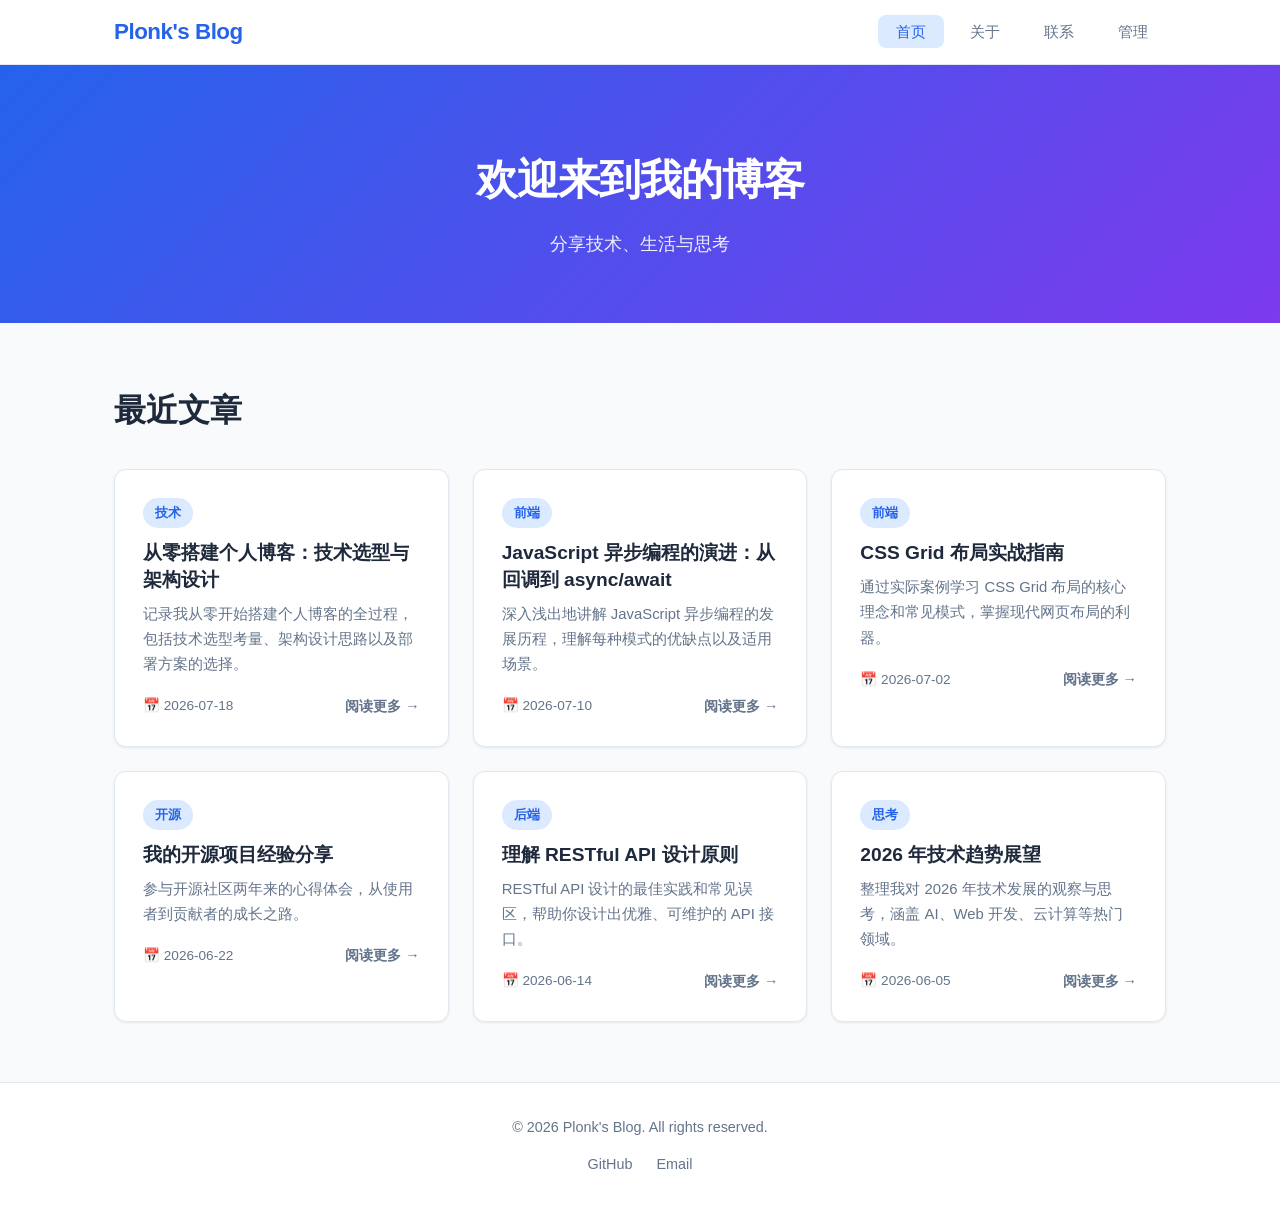
==== index.html @ e364e9bd "初始化个人博客" ====
<!DOCTYPE html>
<html lang="zh-CN">
<head>
    <meta charset="UTF-8">
    <meta name="viewport" content="width=device-width, initial-scale=1.0">
    <title>Plonk's Blog - 首页</title>
    <link rel="stylesheet" href="css/style.css">
</head>
<body>
    <!-- 导航栏 -->
    <nav class="navbar">
        <div class="container">
            <a href="index.html" class="logo">Plonk's Blog</a>
            <ul class="nav-links">
                <li><a href="index.html" class="active">首页</a></li>
                <li><a href="about.html">关于</a></li>
                <li><a href="contact.html">联系</a></li>
                <li><a href="admin.html">管理</a></li>
            </ul>
            <button class="menu-toggle" aria-label="菜单">
                <span></span><span></span><span></span>
            </button>
        </div>
    </nav>

    <!-- 英雄区 -->
    <header class="hero">
        <div class="container">
            <h1>欢迎来到我的博客</h1>
            <p>分享技术、生活与思考</p>
        </div>
    </header>

    <!-- 文章列表 -->
    <section class="posts-section">
        <div class="container">
            <h2 class="section-title">最近文章</h2>
            <div class="posts-grid" id="postsGrid">
                <!-- 文章由 js 动态渲染 -->
            </div>
        </div>
    </section>

    <!-- 文章预览弹窗 -->
    <div class="modal-overlay" id="postModal" onclick="closePostModal(event)">
        <div class="modal-content">
            <button class="modal-close" onclick="closePostModal()">&times;</button>
            <div class="modal-body" id="modalBody">
                <!-- 由 JS 动态填充 -->
            </div>
        </div>
    </div>

    <!-- 页脚 -->
    <footer class="footer">
        <div class="container">
            <p>&copy; 2026 Plonk's Blog. All rights reserved.</p>
            <div class="social-links">
                <a href="https://github.com/Plonkloving" target="_blank" rel="noopener">GitHub</a>
                <a href="mailto:2938115711@qq.com">Email</a>
            </div>
        </div>
    </footer>

    <script src="js/main.js"></script>
</body>
</html>
---- css/style.css ----
/* ==================== 全局样式 ==================== */
* {
    margin: 0;
    padding: 0;
    box-sizing: border-box;
}

:root {
    --primary: #2563eb;
    --primary-dark: #1d4ed8;
    --primary-light: #dbeafe;
    --bg: #f8fafc;
    --bg-card: #ffffff;
    --text: #1e293b;
    --text-secondary: #64748b;
    --border: #e2e8f0;
    --shadow: 0 1px 3px rgba(0, 0, 0, 0.08);
    --shadow-lg: 0 4px 16px rgba(0, 0, 0, 0.1);
    --radius: 12px;
    --radius-sm: 8px;
    --transition: all 0.3s ease;
}

html {
    scroll-behavior: smooth;
}

body {
    font-family: -apple-system, BlinkMacSystemFont, "Segoe UI", Roboto, "Noto Sans SC", "Microsoft YaHei", sans-serif;
    background: var(--bg);
    color: var(--text);
    line-height: 1.7;
    min-height: 100vh;
    display: flex;
    flex-direction: column;
}

.container {
    max-width: 1100px;
    margin: 0 auto;
    padding: 0 24px;
}

a {
    color: var(--primary);
    text-decoration: none;
    transition: var(--transition);
}

a:hover {
    color: var(--primary-dark);
}

/* ==================== 导航栏 ==================== */
.navbar {
    background: var(--bg-card);
    border-bottom: 1px solid var(--border);
    position: sticky;
    top: 0;
    z-index: 100;
    backdrop-filter: blur(8px);
    background: rgba(255, 255, 255, 0.95);
}

.navbar .container {
    display: flex;
    align-items: center;
    justify-content: space-between;
    height: 64px;
}

.logo {
    font-size: 1.4rem;
    font-weight: 800;
    color: var(--primary);
    letter-spacing: -0.5px;
}

.logo:hover {
    color: var(--primary-dark);
}

.nav-links {
    display: flex;
    list-style: none;
    gap: 8px;
}

.nav-links a {
    padding: 8px 18px;
    border-radius: var(--radius-sm);
    color: var(--text-secondary);
    font-weight: 500;
    font-size: 0.95rem;
}

.nav-links a:hover,
.nav-links a.active {
    color: var(--primary);
    background: var(--primary-light);
}

/* 移动端菜单按钮 */
.menu-toggle {
    display: none;
    flex-direction: column;
    gap: 5px;
    background: none;
    border: none;
    cursor: pointer;
    padding: 4px;
}

.menu-toggle span {
    display: block;
    width: 24px;
    height: 2px;
    background: var(--text);
    border-radius: 2px;
    transition: var(--transition);
}

/* ==================== 页脚 ==================== */
.footer {
    margin-top: auto;
    background: var(--bg-card);
    border-top: 1px solid var(--border);
    padding: 32px 0;
    text-align: center;
}

.footer p {
    color: var(--text-secondary);
    font-size: 0.9rem;
    margin-bottom: 12px;
}

.social-links {
    display: flex;
    justify-content: center;
    gap: 24px;
}

.social-links a {
    color: var(--text-secondary);
    font-size: 0.9rem;
    font-weight: 500;
}

.social-links a:hover {
    color: var(--primary);
}

/* ==================== 通用组件 ==================== */
.section-title,
.page-title {
    font-size: 2rem;
    font-weight: 700;
    margin-bottom: 32px;
    position: relative;
    display: inline-block;
}

.page-title::after {
    content: '';
    display: block;
    width: 48px;
    height: 3px;
    background: var(--primary);
    border-radius: 2px;
    margin-top: 8px;
}

.page-subtitle {
    color: var(--text-secondary);
    font-size: 1.05rem;
    margin-bottom: 40px;
    max-width: 560px;
}

.btn {
    display: inline-block;
    padding: 10px 24px;
    border-radius: var(--radius-sm);
    font-weight: 600;
    font-size: 0.95rem;
    border: none;
    cursor: pointer;
    transition: var(--transition);
    text-align: center;
}

.btn-primary {
    background: var(--primary);
    color: #fff;
}

.btn-primary:hover {
    background: var(--primary-dark);
    color: #fff;
    transform: translateY(-1px);
    box-shadow: var(--shadow-lg);
}

.btn-secondary {
    background: var(--primary-light);
    color: var(--primary);
}

.btn-secondary:hover {
    background: #bfdbfe;
    color: var(--primary-dark);
}

/* ==================== 首页 - 英雄区 ==================== */
.hero {
    background: linear-gradient(135deg, var(--primary) 0%, #7c3aed 100%);
    color: #fff;
    padding: 80px 0 64px;
    text-align: center;
}

.hero h1 {
    font-size: 2.6rem;
    font-weight: 800;
    margin-bottom: 12px;
    letter-spacing: -1px;
}

.hero p {
    font-size: 1.15rem;
    opacity: 0.9;
}

/* ==================== 首页 - 文章网格 ==================== */
.posts-section {
    padding: 60px 0;
}

.posts-grid {
    display: grid;
    grid-template-columns: repeat(auto-fill, minmax(320px, 1fr));
    gap: 24px;
}

.post-card {
    background: var(--bg-card);
    border-radius: var(--radius);
    padding: 28px;
    border: 1px solid var(--border);
    box-shadow: var(--shadow);
    transition: var(--transition);
    overflow: hidden;
    cursor: pointer;
}

.post-card:hover {
    transform: translateY(-4px);
    box-shadow: var(--shadow-lg);
}

/* 文章封面图 */
.post-cover {
    margin: -28px -28px 16px;
    height: 180px;
    overflow: hidden;
    background: var(--bg);
}

.post-cover img {
    width: 100%;
    height: 100%;
    object-fit: cover;
    transition: transform 0.4s ease;
}

.post-card:hover .post-cover img {
    transform: scale(1.05);
}

.post-card .post-tag {
    display: inline-block;
    padding: 4px 12px;
    background: var(--primary-light);
    color: var(--primary);
    border-radius: 20px;
    font-size: 0.8rem;
    font-weight: 600;
    margin-bottom: 12px;
}

.post-card h3 {
    font-size: 1.2rem;
    font-weight: 700;
    margin-bottom: 8px;
    line-height: 1.4;
}

.post-card h3 a {
    color: var(--text);
}

.post-card h3 a:hover {
    color: var(--primary);
}

.post-card .post-excerpt {
    color: var(--text-secondary);
    font-size: 0.93rem;
    margin-bottom: 16px;
    display: -webkit-box;
    -webkit-line-clamp: 3;
    -webkit-box-orient: vertical;
    overflow: hidden;
}

.post-card .post-meta {
    display: flex;
    justify-content: space-between;
    align-items: center;
    font-size: 0.85rem;
    color: var(--text-secondary);
}

.post-card .post-date {
    display: flex;
    align-items: center;
    gap: 4px;
}

.post-card .post-link {
    font-weight: 600;
    font-size: 0.9rem;
}

.empty-posts {
    grid-column: 1 / -1;
    text-align: center;
    padding: 60px 20px;
    color: var(--text-secondary);
}

.empty-posts span {
    font-size: 3rem;
    display: block;
    margin-bottom: 16px;
}

/* ==================== 关于页面 ==================== */
.about-page {
    padding: 60px 0;
}

.about-content {
    display: grid;
    grid-template-columns: 220px 1fr;
    gap: 48px;
    align-items: start;
}

.about-avatar img {
    width: 100%;
    border-radius: var(--radius);
    border: 3px solid var(--border);
    box-shadow: var(--shadow-lg);
}

.about-text h2 {
    font-size: 2rem;
    font-weight: 800;
    margin-bottom: 4px;
}

.about-tagline {
    color: var(--primary);
    font-weight: 600;
    margin-bottom: 20px;
    font-size: 1.05rem;
}

.about-text p {
    color: var(--text-secondary);
    margin-bottom: 14px;
    font-size: 1rem;
}

.about-info {
    margin: 24px 0;
    display: flex;
    flex-direction: column;
    gap: 12px;
}

.info-item {
    display: flex;
    gap: 12px;
    align-items: center;
    font-size: 0.95rem;
}

.info-label {
    font-weight: 600;
    color: var(--text);
    min-width: 60px;
}

.info-value {
    color: var(--text-secondary);
}

/* ==================== 联系页面 ==================== */
.contact-page {
    padding: 60px 0;
}

.contact-wrapper {
    display: grid;
    grid-template-columns: 1fr 320px;
    gap: 40px;
}

.contact-form-container {
    background: var(--bg-card);
    border-radius: var(--radius);
    padding: 36px;
    border: 1px solid var(--border);
    box-shadow: var(--shadow);
}

.contact-form {
    display: flex;
    flex-direction: column;
    gap: 20px;
}

.form-group {
    display: flex;
    flex-direction: column;
    gap: 6px;
}

.form-group label {
    font-weight: 600;
    font-size: 0.9rem;
    color: var(--text);
}

.form-group input,
.form-group textarea {
    padding: 12px 16px;
    border: 1px solid var(--border);
    border-radius: var(--radius-sm);
    font-size: 0.95rem;
    font-family: inherit;
    background: var(--bg);
    transition: var(--transition);
    outline: none;
}

.form-group input:focus,
.form-group textarea:focus {
    border-color: var(--primary);
    box-shadow: 0 0 0 3px var(--primary-light);
}

.form-group textarea {
    resize: vertical;
    min-height: 120px;
}

.btn-submit {
    align-self: flex-start;
    padding: 12px 36px;
    font-size: 1rem;
}

/* 成功提示 */
.form-success {
    text-align: center;
    padding: 40px 20px;
}

.success-icon {
    width: 64px;
    height: 64px;
    border-radius: 50%;
    background: #16a34a;
    color: #fff;
    font-size: 28px;
    display: flex;
    align-items: center;
    justify-content: center;
    margin: 0 auto 20px;
}

.form-success h3 {
    font-size: 1.4rem;
    margin-bottom: 8px;
}

.form-success p {
    color: var(--text-secondary);
    margin-bottom: 24px;
}

/* 联系信息卡片 */
.contact-card {
    background: var(--bg-card);
    border-radius: var(--radius);
    padding: 28px;
    border: 1px solid var(--border);
    box-shadow: var(--shadow);
}

.contact-card h3 {
    font-size: 1.15rem;
    font-weight: 700;
    margin-bottom: 20px;
}

.contact-item {
    display: flex;
    gap: 14px;
    margin-bottom: 20px;
    align-items: flex-start;
}

.contact-icon {
    font-size: 1.3rem;
    color: var(--primary);
    flex-shrink: 0;
}

.contact-item strong {
    display: block;
    font-size: 0.85rem;
    color: var(--text-secondary);
    margin-bottom: 2px;
}

.contact-item a {
    font-size: 0.93rem;
    word-break: break-all;
}

.contact-note {
    color: var(--text-secondary);
    font-size: 0.9rem;
    margin: 20px 0 16px;
}

.contact-card .btn {
    width: 100%;
}

/* ==================== 文章弹窗（全屏预览） ==================== */
.modal-overlay {
    display: none;
    position: fixed;
    inset: 0;
    z-index: 9999;
    background: rgba(15, 23, 42, 0.6);
    backdrop-filter: blur(4px);
    justify-content: center;
    align-items: center;
    padding: 32px;
    animation: modalFadeIn 0.2s ease;
}

.modal-overlay.open {
    display: flex;
}

@keyframes modalFadeIn {
    from {
        opacity: 0;
    }
    to {
        opacity: 1;
    }
}

@keyframes modalSlideUp {
    from {
        opacity: 0;
        transform: translateY(24px) scale(0.98);
    }
    to {
        opacity: 1;
        transform: translateY(0) scale(1);
    }
}

.modal-content {
    background: var(--bg-card);
    border-radius: var(--radius);
    max-width: 800px;
    width: 100%;
    max-height: 90vh;
    overflow-y: auto;
    position: relative;
    box-shadow: 0 20px 60px rgba(0, 0, 0, 0.2);
    animation: modalSlideUp 0.3s ease;
}

.modal-close {
    position: sticky;
    top: 16px;
    float: right;
    margin-right: 16px;
    width: 36px;
    height: 36px;
    border-radius: 50%;
    border: none;
    background: var(--bg);
    color: var(--text);
    font-size: 20px;
    cursor: pointer;
    display: flex;
    align-items: center;
    justify-content: center;
    transition: var(--transition);
    z-index: 1;
    flex-shrink: 0;
}

.modal-close:hover {
    background: #fee2e2;
    color: #dc2626;
    transform: rotate(90deg);
}

.modal-body {
    padding: 40px 48px 48px;
}

.modal-header {
    display: flex;
    align-items: center;
    gap: 16px;
    margin-bottom: 16px;
    flex-wrap: wrap;
}

.modal-tag {
    display: inline-block;
    padding: 4px 14px;
    border-radius: 20px;
    font-size: 0.82rem;
    font-weight: 600;
    background: var(--primary-light);
    color: var(--primary);
}

.modal-date {
    font-size: 0.88rem;
    color: var(--text-secondary);
}

.modal-title {
    font-size: 2rem;
    font-weight: 800;
    line-height: 1.3;
    margin-bottom: 20px;
    letter-spacing: -0.5px;
}

.modal-cover {
    margin: 0 0 24px;
    border-radius: var(--radius-sm);
    overflow: hidden;
    max-height: 360px;
}

.modal-cover img {
    width: 100%;
    height: 100%;
    object-fit: cover;
}

.modal-excerpt {
    font-size: 1.08rem;
    color: var(--text-secondary);
    line-height: 1.7;
    padding: 16px 20px;
    background: var(--bg);
    border-radius: var(--radius-sm);
    border-left: 3px solid var(--primary);
}

.modal-divider {
    border: none;
    border-top: 1px solid var(--border);
    margin: 28px 0;
}

/* 正文内容样式 */
.modal-content-body {
    font-size: 1.02rem;
    line-height: 1.85;
    color: var(--text);
}

.modal-content-body h2 {
    font-size: 1.5rem;
    font-weight: 700;
    margin: 32px 0 14px;
    padding-bottom: 8px;
    border-bottom: 1px solid var(--border);
}

.modal-content-body h3 {
    font-size: 1.2rem;
    font-weight: 700;
    margin: 24px 0 10px;
}

.modal-content-body p {
    margin-bottom: 16px;
}

.modal-content-body ul,
.modal-content-body ol {
    margin: 0 0 16px;
    padding-left: 24px;
}

.modal-content-body li {
    margin-bottom: 6px;
}

.modal-content-body pre {
    background: #1e293b;
    color: #e2e8f0;
    padding: 16px 20px;
    border-radius: var(--radius-sm);
    overflow-x: auto;
    font-size: 0.9rem;
    line-height: 1.6;
    margin: 16px 0;
}

.modal-content-body code {
    font-family: "Fira Code", "Cascadia Code", Consolas, monospace;
    font-size: 0.9em;
}

.modal-content-body p code {
    background: var(--primary-light);
    color: var(--primary-dark);
    padding: 2px 8px;
    border-radius: 4px;
    font-size: 0.85em;
}

.modal-content-body blockquote {
    border-left: 3px solid var(--primary);
    padding: 12px 20px;
    margin: 16px 0;
    background: var(--bg);
    border-radius: 0 var(--radius-sm) var(--radius-sm) 0;
    color: var(--text-secondary);
    font-style: italic;
}

.modal-content-body img {
    max-width: 100%;
    border-radius: var(--radius-sm);
    margin: 16px 0;
}

.modal-empty {
    text-align: center;
    padding: 32px;
    color: var(--text-secondary);
    font-size: 0.95rem;
}

.modal-footer-actions {
    margin-top: 28px;
    padding-top: 20px;
    border-top: 1px solid var(--border);
}

/* 弹窗滚动条美化 */
.modal-content::-webkit-scrollbar {
    width: 6px;
}

.modal-content::-webkit-scrollbar-track {
    background: transparent;
}

.modal-content::-webkit-scrollbar-thumb {
    background: var(--border);
    border-radius: 3px;
}

.modal-content::-webkit-scrollbar-thumb:hover {
    background: var(--text-secondary);
}

/* ==================== 管理后台 ==================== */
.admin-page {
    padding: 48px 0;
}

.admin-header {
    display: flex;
    justify-content: space-between;
    align-items: flex-end;
    flex-wrap: wrap;
    gap: 16px;
    margin-bottom: 36px;
}

.admin-actions {
    display: flex;
    gap: 10px;
    flex-wrap: wrap;
}

.admin-actions label.btn {
    cursor: pointer;
}

.admin-layout {
    display: grid;
    grid-template-columns: 1fr 1fr;
    gap: 32px;
    align-items: start;
}

/* ---- 左侧表单 ---- */
.admin-form-panel {
    background: var(--bg-card);
    border-radius: var(--radius);
    padding: 28px;
    border: 1px solid var(--border);
    box-shadow: var(--shadow);
}

.admin-form-panel h2 {
    font-size: 1.2rem;
    font-weight: 700;
    margin-bottom: 20px;
    color: var(--text);
}

.admin-form {
    display: flex;
    flex-direction: column;
    gap: 16px;
}

.form-row {
    display: grid;
    grid-template-columns: 1fr 1fr;
    gap: 16px;
}

.form-hint {
    font-size: 0.8rem;
    color: var(--text-secondary);
    margin-top: 2px;
}

.form-buttons {
    display: flex;
    gap: 12px;
    margin-top: 4px;
}

/* ---- 验证码 ---- */
.captcha-group {
    border-top: 1px dashed var(--border);
    padding-top: 12px;
    margin-top: 4px;
}

.captcha-required {
    color: #dc2626;
}

.captcha-wrapper {
    display: flex;
    align-items: center;
    gap: 12px;
}

.captcha-input {
    width: 140px;
    letter-spacing: 4px;
    font-size: 1.1rem !important;
    text-align: center;
    font-weight: 700;
}

.captcha-input.captcha-error {
    border-color: #dc2626 !important;
    box-shadow: 0 0 0 3px rgba(220, 38, 38, 0.15) !important;
    animation: shakeX 0.4s ease;
}

@keyframes shakeX {
    0%, 100% { transform: translateX(0); }
    20% { transform: translateX(-6px); }
    40% { transform: translateX(6px); }
    60% { transform: translateX(-4px); }
    80% { transform: translateX(4px); }
}

.captcha-display {
    display: inline-flex;
    align-items: center;
    justify-content: center;
    padding: 4px 18px;
    background: linear-gradient(135deg, #1e293b, #334155);
    color: #fbbf24;
    font-family: "Courier New", monospace;
    font-size: 1.3rem;
    font-weight: 800;
    letter-spacing: 6px;
    border-radius: 6px;
    user-select: none;
    height: 42px;
}

.captcha-refresh {
    display: inline-flex;
    align-items: center;
    justify-content: center;
    width: 42px;
    height: 42px;
    border: 1px solid var(--border);
    border-radius: var(--radius-sm);
    background: var(--bg);
    cursor: pointer;
    font-size: 1.2rem;
    transition: var(--transition);
    flex-shrink: 0;
}

.captcha-refresh:hover {
    background: var(--primary-light);
    border-color: var(--primary);
}

.captcha-refresh:active {
    transform: rotate(180deg);
}

.btn-logout {
    background: #fee2e2 !important;
    color: #dc2626 !important;
}

.btn-logout:hover {
    background: #fecaca !important;
}

/* ---- 右侧列表 ---- */
.admin-list-panel {
    background: var(--bg-card);
    border-radius: var(--radius);
    padding: 28px;
    border: 1px solid var(--border);
    box-shadow: var(--shadow);
}

.admin-list-header {
    display: flex;
    justify-content: space-between;
    align-items: center;
    margin-bottom: 16px;
}

.admin-list-header h2 {
    font-size: 1.2rem;
    font-weight: 700;
}

.admin-count {
    font-size: 0.85rem;
    color: var(--text-secondary);
    background: var(--bg);
    padding: 4px 12px;
    border-radius: 20px;
}

/* 工具栏 */
.admin-list-toolbar {
    display: flex;
    gap: 10px;
    margin-bottom: 16px;
}

.admin-search {
    flex: 1;
    padding: 8px 14px;
    border: 1px solid var(--border);
    border-radius: var(--radius-sm);
    font-size: 0.9rem;
    background: var(--bg);
    outline: none;
    transition: var(--transition);
}

.admin-search:focus {
    border-color: var(--primary);
    box-shadow: 0 0 0 3px var(--primary-light);
}

.admin-filter {
    padding: 8px 14px;
    border: 1px solid var(--border);
    border-radius: var(--radius-sm);
    font-size: 0.9rem;
    background: var(--bg);
    outline: none;
    cursor: pointer;
}

/* 文章列表项 */
.admin-list {
    display: flex;
    flex-direction: column;
    gap: 8px;
    max-height: 500px;
    overflow-y: auto;
}

.admin-post-item {
    display: flex;
    justify-content: space-between;
    align-items: flex-start;
    gap: 12px;
    padding: 12px 14px;
    border: 1px solid var(--border);
    border-radius: var(--radius-sm);
    transition: var(--transition);
}

.admin-post-item:hover {
    border-color: var(--primary-light);
    background: var(--primary-light);
}

.admin-post-info h4 {
    font-size: 0.95rem;
    font-weight: 600;
    margin: 4px 0;
    line-height: 1.4;
}

.admin-post-tag {
    display: inline-block;
    padding: 2px 10px;
    border-radius: 20px;
    font-size: 0.75rem;
    font-weight: 600;
    background: var(--primary-light);
    color: var(--primary);
}

.admin-post-meta {
    display: flex;
    gap: 14px;
    font-size: 0.8rem;
    color: var(--text-secondary);
    flex-wrap: wrap;
}

.admin-post-actions {
    display: flex;
    gap: 6px;
    flex-shrink: 0;
}

.btn-sm {
    padding: 4px 12px;
    border-radius: 6px;
    font-size: 0.8rem;
    font-weight: 500;
    border: none;
    cursor: pointer;
    transition: var(--transition);
}

.btn-sm-edit {
    background: var(--primary-light);
    color: var(--primary);
}

.btn-sm-edit:hover {
    background: #bfdbfe;
}

.btn-sm-delete {
    background: #fee2e2;
    color: #dc2626;
}

.btn-sm-delete:hover {
    background: #fecaca;
}

/* 空状态 */
.admin-empty {
    text-align: center;
    padding: 40px 20px;
    color: var(--text-secondary);
}

.admin-empty span {
    font-size: 2.5rem;
    display: block;
    margin-bottom: 12px;
}

.admin-empty small {
    color: var(--text-secondary);
    opacity: 0.7;
}

/* 批量操作 */
.admin-bulk-actions {
    margin-top: 16px;
    padding-top: 16px;
    border-top: 1px solid var(--border);
}

.admin-bulk-actions .btn {
    font-size: 0.85rem;
    padding: 8px 16px;

/* ==================== 登录认证 ==================== */
.login-overlay {
    display: none;
    position: fixed;
    inset: 0;
    z-index: 10000;
    background: rgba(15, 23, 42, 0.7);
    backdrop-filter: blur(6px);
    justify-content: center;
    align-items: center;
    padding: 24px;
}

.login-modal {
    background: var(--bg-card);
    border-radius: var(--radius);
    padding: 40px 36px 32px;
    max-width: 420px;
    width: 100%;
    box-shadow: 0 20px 60px rgba(0, 0, 0, 0.25);
    animation: modalSlideUp 0.3s ease;
}

.login-header {
    text-align: center;
    margin-bottom: 28px;
}

.login-header h2 {
    font-size: 1.5rem;
    font-weight: 800;
    margin-bottom: 6px;
}

.login-header p {
    color: var(--text-secondary);
    font-size: 0.95rem;
}

.login-form {
    display: flex;
    flex-direction: column;
    gap: 16px;
}

.login-field label {
    display: block;
    font-weight: 600;
    font-size: 0.9rem;
    margin-bottom: 6px;
    color: var(--text);
}

.login-field input {
    width: 100%;
    padding: 12px 16px;
    border: 1px solid var(--border);
    border-radius: var(--radius-sm);
    font-size: 1rem;
    background: var(--bg);
    outline: none;
    transition: var(--transition);
}

.login-field input:focus {
    border-color: var(--primary);
    box-shadow: 0 0 0 3px var(--primary-light);
}

.login-btn {
    width: 100%;
    padding: 12px;
    font-size: 1rem;
}

.login-error {
    color: #dc2626;
    font-size: 0.9rem;
    text-align: center;
}

.login-success {
    color: #16a34a;
    font-size: 0.9rem;
    text-align: center;
}

.login-footer {
    text-align: center;
    margin-top: 20px;
    padding-top: 16px;
    border-top: 1px solid var(--border);
}

.login-hint {
    font-size: 0.82rem;
    color: var(--text-secondary);
}
}

/* ==================== 响应式设计 ==================== */
@media (max-width: 768px) {
    .hero h1 {
        font-size: 1.8rem;
    }

    .hero {
        padding: 56px 0 40px;
    }

    .menu-toggle {
        display: flex;
    }

    .nav-links {
        display: none;
        position: absolute;
        top: 64px;
        left: 0;
        right: 0;
        background: var(--bg-card);
        flex-direction: column;
        padding: 16px;
        border-bottom: 1px solid var(--border);
        box-shadow: var(--shadow-lg);
    }

    .nav-links.open {
        display: flex;
    }

    .nav-links a {
        padding: 12px 16px;
        border-radius: var(--radius-sm);
    }

    .about-content {
        grid-template-columns: 1fr;
        gap: 24px;
    }

    .about-avatar {
        max-width: 180px;
        margin: 0 auto;
    }

    .contact-wrapper {
        grid-template-columns: 1fr;
    }

    .posts-grid {
        grid-template-columns: 1fr;
    }

    .admin-layout {
        grid-template-columns: 1fr;
    }

    .form-row {
        grid-template-columns: 1fr;
    }

    .admin-header {
        flex-direction: column;
        align-items: flex-start;
    }

    .admin-post-item {
        flex-direction: column;
    }

    .admin-post-actions {
        align-self: flex-end;
    }

    .admin-list-toolbar {
        flex-direction: column;
    }

    .section-title,
    .page-title {
        font-size: 1.6rem;
    }
}

@media (max-width: 480px) {
    .container {
        padding: 0 16px;
    }

    .contact-form-container {
        padding: 24px 20px;
    }

    .post-card {
        padding: 20px;
    }

    /* 弹窗移动端适配 */
    .modal-overlay {
        padding: 0;
        align-items: flex-end;
    }

    .modal-content {
        max-height: 92vh;
        border-radius: var(--radius) var(--radius) 0 0;
    }

    .modal-body {
        padding: 28px 24px 36px;
    }

    .modal-title {
        font-size: 1.5rem;
    }

    .modal-excerpt {
        font-size: 1rem;
        padding: 12px 16px;
    }

    .modal-header {
        gap: 10px;
    }

    .modal-close {
        top: 12px;
        margin-right: 12px;
    }
}
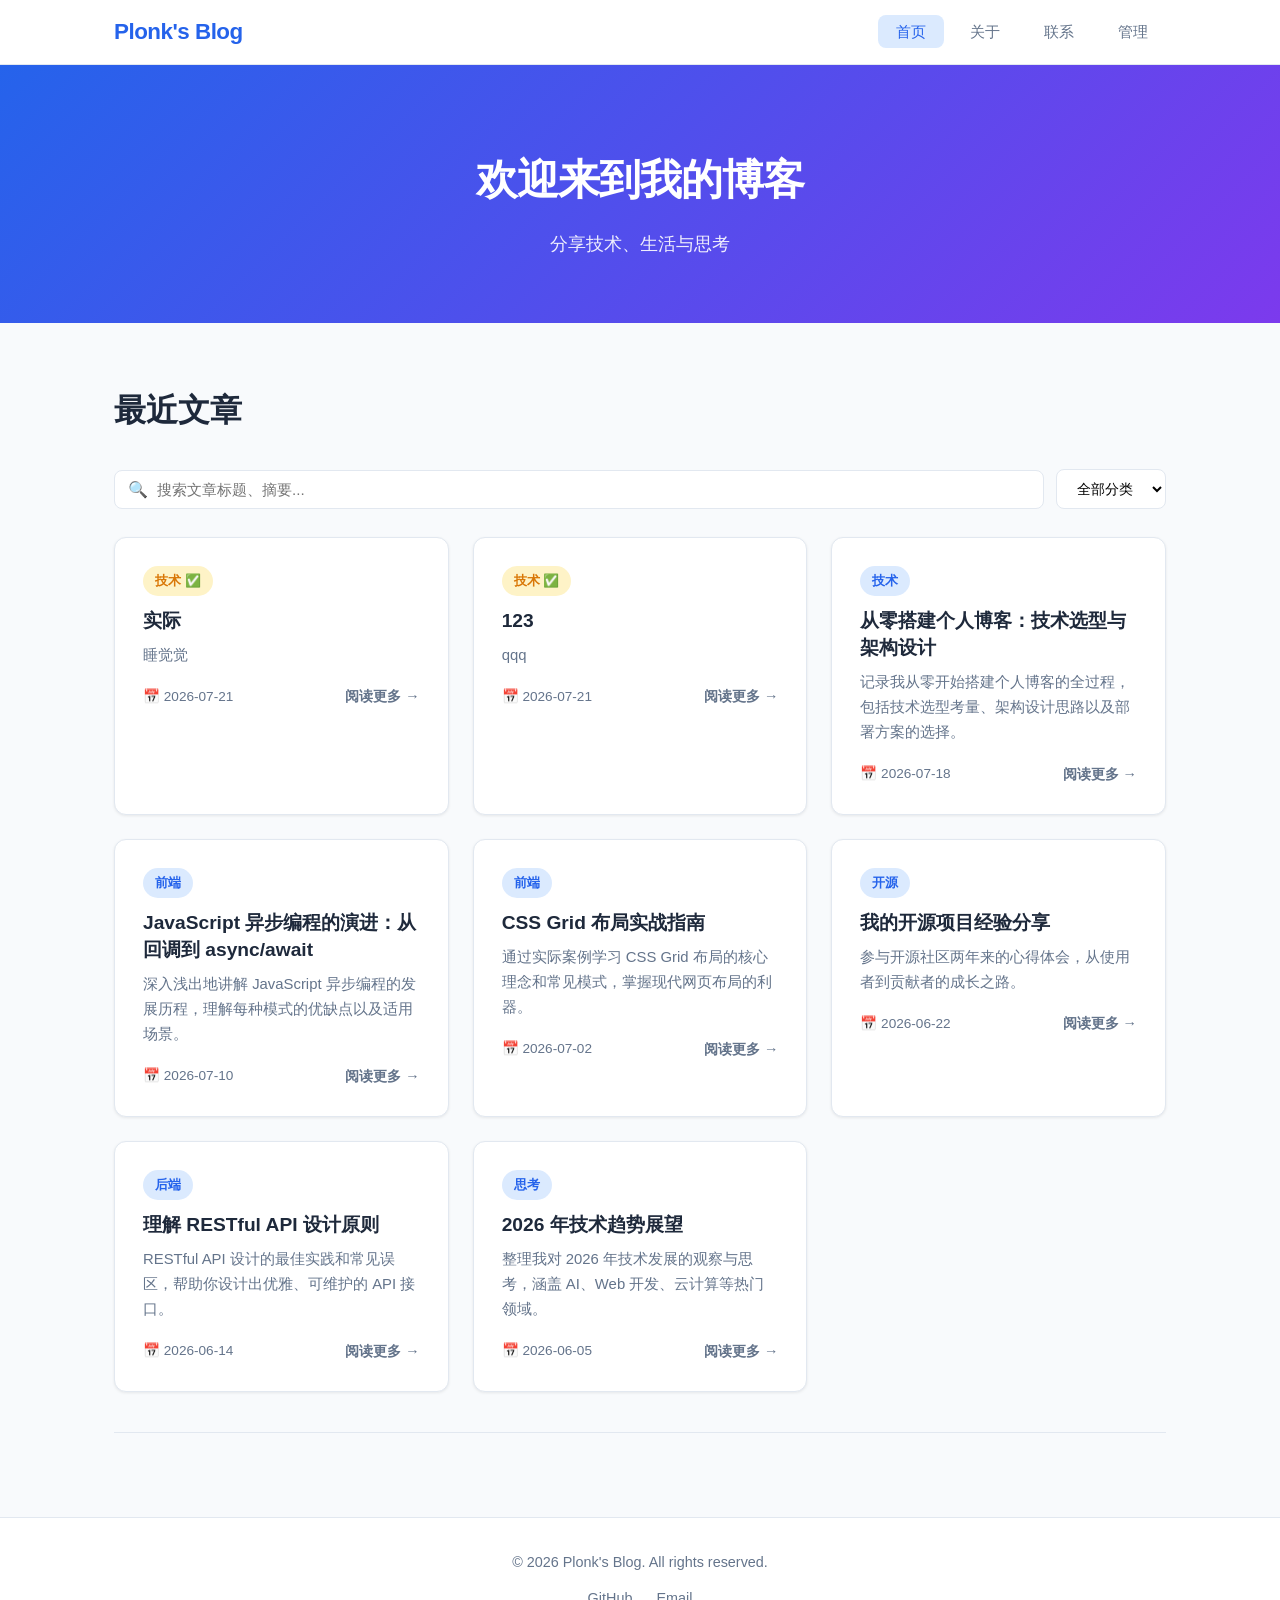
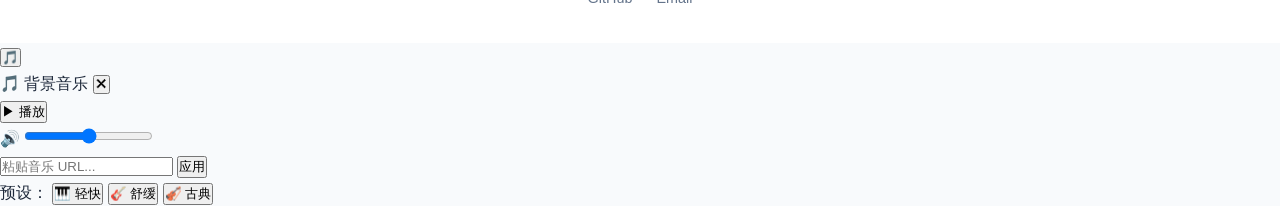
==== commit 88a7d826: "new2" ====
--- a/index.html
+++ b/index.html
@@ -35,8 +35,33 @@
     <section class="posts-section">
         <div class="container">
             <h2 class="section-title">最近文章</h2>
+
+            <!-- 搜索栏 -->
+            <div class="search-bar">
+                <div class="search-input-wrap">
+                    <span class="search-icon">🔍</span>
+                    <input type="text" id="searchInput" class="search-input" placeholder="搜索文章标题、摘要..." oninput="Blog.search(this.value)">
+                </div>
+                <select id="tagFilter" class="tag-filter" onchange="Blog.filterByTag(this.value)">
+                    <option value="">全部分类</option>
+                    <option value="技术">技术</option>
+                    <option value="前端">前端</option>
+                    <option value="后端">后端</option>
+                    <option value="开源">开源</option>
+                    <option value="思考">思考</option>
+                    <option value="生活">生活</option>
+                    <option value="资源">资源</option>
+                    <option value="其他">其他</option>
+                </select>
+            </div>
+
             <div class="posts-grid" id="postsGrid">
                 <!-- 文章由 js 动态渲染 -->
+            </div>
+
+            <!-- 分页 -->
+            <div class="pagination" id="pagination">
+                <!-- 由 js 动态渲染 -->
             </div>
         </div>
     </section>
--- a/css/style.css
+++ b/css/style.css
@@ -333,6 +333,126 @@
     font-size: 0.9rem;
 }
 
+
+/* ==================== 搜索栏 ==================== */
+.search-bar {
+    display: flex;
+    gap: 12px;
+    margin-bottom: 28px;
+    align-items: center;
+}
+
+.search-input-wrap {
+    flex: 1;
+    position: relative;
+    display: flex;
+    align-items: center;
+}
+
+.search-icon {
+    position: absolute;
+    left: 14px;
+    font-size: 1rem;
+    pointer-events: none;
+}
+
+.search-input {
+    width: 100%;
+    padding: 10px 16px 10px 42px;
+    border: 1px solid var(--border);
+    border-radius: var(--radius-sm);
+    font-size: 0.95rem;
+    background: var(--bg-card);
+    outline: none;
+    transition: var(--transition);
+    font-family: inherit;
+}
+
+.search-input:focus {
+    border-color: var(--primary);
+    box-shadow: 0 0 0 3px var(--primary-light);
+}
+
+.tag-filter {
+    padding: 10px 16px;
+    border: 1px solid var(--border);
+    border-radius: var(--radius-sm);
+    font-size: 0.9rem;
+    background: var(--bg-card);
+    cursor: pointer;
+    outline: none;
+    min-width: 110px;
+    font-family: inherit;
+}
+
+.tag-filter:focus {
+    border-color: var(--primary);
+}
+
+/* ==================== 分页 ==================== */
+.pagination {
+    display: flex;
+    justify-content: space-between;
+    align-items: center;
+    margin-top: 40px;
+    padding-top: 24px;
+    border-top: 1px solid var(--border);
+    flex-wrap: wrap;
+    gap: 12px;
+}
+
+.page-info {
+    font-size: 0.88rem;
+    color: var(--text-secondary);
+}
+
+.page-buttons {
+    display: flex;
+    align-items: center;
+    gap: 4px;
+}
+
+.page-btn {
+    display: inline-flex;
+    align-items: center;
+    justify-content: center;
+    min-width: 36px;
+    height: 36px;
+    padding: 0 8px;
+    border: 1px solid var(--border);
+    border-radius: var(--radius-sm);
+    background: var(--bg-card);
+    color: var(--text);
+    font-size: 0.9rem;
+    cursor: pointer;
+    transition: var(--transition);
+    font-family: inherit;
+}
+
+.page-btn:hover:not(:disabled):not(.active) {
+    border-color: var(--primary);
+    color: var(--primary);
+    background: var(--primary-light);
+}
+
+.page-btn.active {
+    background: var(--primary);
+    color: #fff;
+    border-color: var(--primary);
+    cursor: default;
+}
+
+.page-btn:disabled {
+    opacity: 0.4;
+    cursor: not-allowed;
+}
+
+.page-ellipsis {
+    padding: 0 4px;
+    color: var(--text-secondary);
+    font-size: 0.9rem;
+}
+
 .empty-posts {
     grid-column: 1 / -1;
     text-align: center;
@@ -1134,6 +1254,75 @@
     font-size: 0.85rem;
     padding: 8px 16px;
 
+/* 管理列表分页 */
+.admin-pagination {
+    display: flex;
+    justify-content: center;
+    padding: 12px 0 4px;
+}
+
+.admin-page-buttons {
+    display: flex;
+    gap: 4px;
+}
+
+.admin-page-btn {
+    display: inline-flex;
+    align-items: center;
+    justify-content: center;
+    min-width: 32px;
+    height: 32px;
+    padding: 0 6px;
+    border: 1px solid var(--border);
+    border-radius: 6px;
+    background: var(--bg-card);
+    color: var(--text);
+    font-size: 0.85rem;
+    cursor: pointer;
+    transition: var(--transition);
+    font-family: inherit;
+}
+
+.admin-page-btn:hover:not(:disabled):not(.active) {
+    border-color: var(--primary);
+    color: var(--primary);
+    background: var(--primary-light);
+}
+
+.admin-page-btn.active {
+    background: var(--primary);
+    color: #fff;
+    border-color: var(--primary);
+    cursor: default;
+}
+
+.admin-page-btn:disabled {
+    opacity: 0.4;
+    cursor: not-allowed;
+}
+
+
+
+/* 同步状态标记 */
+.admin-sync-badge {
+    display: inline-block;
+    font-size: 0.72rem;
+    padding: 1px 8px;
+    border-radius: 10px;
+    font-weight: 500;
+    margin-left: 4px;
+}
+
+.admin-sync-badge.synced {
+    background: #dcfce7;
+    color: #16a34a;
+}
+
+.admin-sync-badge.unsynced {
+    background: #fef3c7;
+    color: #d97706;
+}
+
 /* ==================== 登录认证 ==================== */
 .login-overlay {
     display: none;
@@ -1215,6 +1404,25 @@
     text-align: center;
 }
 
+.login-forgot {
+    text-align: center;
+    margin-top: -4px;
+}
+
+.login-forgot a {
+    color: var(--text-secondary);
+    font-size: 0.85rem;
+    text-decoration: underline;
+    text-underline-offset: 3px;
+    text-decoration-color: transparent;
+    transition: var(--transition);
+}
+
+.login-forgot a:hover {
+    color: var(--primary);
+    text-decoration-color: var(--primary);
+}
+
 .login-success {
     color: #16a34a;
     font-size: 0.9rem;
@@ -1232,6 +1440,533 @@
     font-size: 0.82rem;
     color: var(--text-secondary);
 }
+
+/* ==================== 批量上传弹窗 ==================== */
+.batch-modal {
+    max-width: 560px;
+    max-height: 90vh;
+    overflow-y: auto;
+    position: relative;
+    padding-top: 8px;
+}
+
+.batch-modal .modal-close {
+    position: absolute;
+    top: 12px;
+    right: 12px;
+}
+
+.batch-toolbar {
+    display: flex;
+    align-items: center;
+    gap: 12px;
+    margin-bottom: 16px;
+}
+
+.batch-hint {
+    font-size: 0.82rem;
+    color: var(--text-secondary);
+}
+
+.upload-zone {
+    border: 2px dashed var(--border);
+    border-radius: var(--radius-sm);
+    padding: 28px 20px;
+    text-align: center;
+    margin-bottom: 16px;
+    transition: var(--transition);
+    cursor: pointer;
+}
+
+.upload-zone:hover,
+.upload-zone-active {
+    border-color: var(--primary);
+    background: var(--primary-light);
+}
+
+.upload-icon {
+    font-size: 2.4rem;
+    display: block;
+    margin-bottom: 8px;
+}
+
+.upload-text {
+    font-size: 0.95rem;
+    color: var(--text);
+    margin-bottom: 4px;
+}
+
+.upload-hint {
+    font-size: 0.82rem;
+    color: var(--text-secondary);
+    margin-bottom: 14px;
+}
+
+.upload-file-info {
+    font-size: 0.95rem;
+    font-weight: 600;
+    margin-bottom: 8px;
+}
+
+.batch-divider {
+    display: flex;
+    align-items: center;
+    margin: 16px 0;
+    color: var(--text-secondary);
+    font-size: 0.85rem;
+}
+
+.batch-divider::before,
+.batch-divider::after {
+    content: "";
+    flex: 1;
+    border-top: 1px solid var(--border);
+}
+
+.batch-divider span {
+    padding: 0 16px;
+}
+
+.batch-paste-area textarea {
+    width: 100%;
+    padding: 12px 16px;
+    border: 1px solid var(--border);
+    border-radius: var(--radius-sm);
+    font-size: 0.88rem;
+    font-family: "Fira Code", Consolas, monospace;
+    background: var(--bg);
+    outline: none;
+    resize: vertical;
+    transition: var(--transition);
+    box-sizing: border-box;
+}
+
+.batch-paste-area textarea:focus {
+    border-color: var(--primary);
+    box-shadow: 0 0 0 3px var(--primary-light);
+}
+
+.batch-preview {
+    margin-top: 16px;
+    border: 1px solid var(--border);
+    border-radius: var(--radius-sm);
+    overflow: hidden;
+}
+
+.batch-preview-header {
+    display: flex;
+    justify-content: space-between;
+    padding: 10px 14px;
+    background: var(--bg);
+    border-bottom: 1px solid var(--border);
+    font-size: 0.88rem;
+    font-weight: 600;
+}
+
+.batch-preview-errors {
+    color: #d97706;
+}
+
+.batch-preview-list {
+    max-height: 200px;
+    overflow-y: auto;
+}
+
+.batch-preview-item {
+    display: flex;
+    align-items: center;
+    gap: 10px;
+    padding: 8px 14px;
+    border-bottom: 1px solid var(--border);
+    font-size: 0.88rem;
+}
+
+.batch-preview-item:last-child {
+    border-bottom: none;
+}
+
+.batch-preview-tag {
+    display: inline-block;
+    padding: 1px 8px;
+    border-radius: 10px;
+    background: var(--primary-light);
+    color: var(--primary);
+    font-size: 0.75rem;
+    font-weight: 600;
+    white-space: nowrap;
+}
+
+.batch-preview-title {
+    flex: 1;
+    overflow: hidden;
+    text-overflow: ellipsis;
+    white-space: nowrap;
+}
+
+.batch-preview-date {
+    color: var(--text-secondary);
+    font-size: 0.82rem;
+    white-space: nowrap;
+}
+
+.batch-preview-more {
+    padding: 8px 14px;
+    text-align: center;
+    font-size: 0.85rem;
+    color: var(--text-secondary);
+}
+
+.batch-actions {
+    display: flex;
+    gap: 12px;
+    margin-top: 20px;
+}
+
+.batch-actions .btn {
+    flex: 1;
+}
+
+/* ==================== 同步结果弹窗 ==================== */
+.sync-result-modal {
+    max-width: 380px;
+    text-align: center;
+    padding: 48px 36px 40px;
+}
+
+.sync-result-icon {
+    font-size: 3.2rem;
+    margin-bottom: 16px;
+    line-height: 1;
+}
+
+.sync-result-title {
+    font-size: 1.3rem;
+    font-weight: 700;
+    margin-bottom: 8px;
+}
+
+.sync-result-desc {
+    font-size: 0.95rem;
+    color: var(--text-secondary);
+    margin-bottom: 24px;
+    line-height: 1.6;
+}
+
+#syncResultActions {
+    display: flex;
+    justify-content: center;
+    gap: 12px;
+}
+
+#syncResultBtn {
+    min-width: 120px;
+}
+
+#syncCancelBtn {
+    min-width: 100px;
+}
+
+/* ================================================================
+   美化 & 音乐播放器 & 实用组件
+   ================================================================ */
+
+/* ---- 背景微渐变 ---- */
+body::before {
+    content: "";
+    position: fixed;
+    inset: 0;
+    background: radial-gradient(ellipse at 20% 50%, rgba(37, 99, 235, 0.03) 0%, transparent 60%),
+                radial-gradient(ellipse at 80% 20%, rgba(124, 58, 237, 0.03) 0%, transparent 50%),
+                radial-gradient(ellipse at 50% 80%, rgba(37, 99, 235, 0.02) 0%, transparent 50%);
+    pointer-events: none;
+    z-index: -1;
+}
+
+/* ---- 导航栏玻璃效果 ---- */
+.navbar {
+    background: rgba(255, 255, 255, 0.85) !important;
+    backdrop-filter: blur(12px);
+    -webkit-backdrop-filter: blur(12px);
+    border-bottom-color: rgba(226, 232, 240, 0.6);
+}
+
+/* ---- Hero 渐变动画 ---- */
+.hero {
+    background: linear-gradient(135deg, #2563eb 0%, #7c3aed 50%, #db2777 100%) !important;
+    background-size: 200% 200% !important;
+    animation: heroGradient 8s ease infinite;
+}
+
+@keyframes heroGradient {
+    0% { background-position: 0% 50%; }
+    50% { background-position: 100% 50%; }
+    100% { background-position: 0% 50%; }
+}
+
+/* ---- 卡片增强 ---- */
+.post-card {
+    border-color: rgba(226, 232, 240, 0.6);
+    transition: all 0.35s cubic-bezier(0.4, 0, 0.2, 1);
+}
+
+.post-card:hover {
+    transform: translateY(-6px);
+    box-shadow: 0 12px 40px rgba(0, 0, 0, 0.1);
+    border-color: var(--primary-light);
+}
+
+/* ---- 滚动动画 ---- */
+.animate-ready {
+    opacity: 0;
+    transform: translateY(24px);
+    transition: opacity 0.6s ease, transform 0.6s ease;
+}
+
+.animate-in {
+    opacity: 1;
+    transform: translateY(0);
+}
+
+/* ---- 滚动到顶部按钮 ---- */
+#scrollToTop {
+    display: none;
+    position: fixed;
+    bottom: 80px;
+    right: 24px;
+    z-index: 9990;
+    width: 42px;
+    height: 42px;
+    border-radius: 50%;
+    background: var(--bg-card);
+    color: var(--primary);
+    border: 1px solid var(--border);
+    font-size: 1.2rem;
+    align-items: center;
+    justify-content: center;
+    cursor: pointer;
+    box-shadow: 0 2px 12px rgba(0, 0, 0, 0.1);
+    transition: all 0.3s ease;
+}
+
+#scrollToTop:hover {
+    background: var(--primary);
+    color: #fff;
+    transform: translateY(-2px);
+    box-shadow: 0 4px 16px rgba(37, 99, 235, 0.3);
+}
+
+/* ---- 浮动音乐播放器 ---- */
+#musicPlayer {
+    position: fixed;
+    left: 16px;
+    top: 50%;
+    transform: translateY(-50%);
+    z-index: 9980;
+    display: flex;
+    flex-direction: column;
+    align-items: flex-start;
+}
+
+.music-toggle {
+    width: 48px;
+    height: 48px;
+    border-radius: 50%;
+    border: none;
+    background: var(--bg-card);
+    box-shadow: 0 2px 16px rgba(0, 0, 0, 0.15);
+    cursor: pointer;
+    display: flex;
+    align-items: center;
+    justify-content: center;
+    transition: all 0.3s ease;
+    z-index: 2;
+}
+
+.music-toggle:hover {
+    transform: scale(1.1);
+    box-shadow: 0 4px 20px rgba(37, 99, 235, 0.25);
+}
+
+.music-icon {
+    font-size: 1.4rem;
+    line-height: 1;
+    animation: musicFloat 2s ease-in-out infinite;
+}
+
+@keyframes musicFloat {
+    0%, 100% { transform: translateY(0); }
+    50% { transform: translateY(-3px); }
+}
+
+.music-panel {
+    position: absolute;
+    left: 56px;
+    top: 50%;
+    transform: translateY(-50%);
+    width: 300px;
+    background: var(--bg-card);
+    border-radius: var(--radius);
+    border: 1px solid var(--border);
+    box-shadow: 0 8px 32px rgba(0, 0, 0, 0.12);
+    padding: 16px;
+    display: none;
+    animation: panelSlideUp 0.25s ease;
+}
+
+@keyframes panelSlideUp {
+    from { opacity: 0; transform: translateY(12px) scale(0.96); }
+    to { opacity: 1; transform: translateY(0) scale(1); }
+}
+
+#musicPlayer.panel-open .music-panel {
+    display: block;
+}
+
+.music-header {
+    display: flex;
+    justify-content: space-between;
+    align-items: center;
+    margin-bottom: 14px;
+}
+
+.music-header span {
+    font-weight: 600;
+    font-size: 0.9rem;
+}
+
+.music-close {
+    background: none;
+    border: none;
+    cursor: pointer;
+    font-size: 1rem;
+    color: var(--text-secondary);
+    padding: 2px 6px;
+    border-radius: 4px;
+}
+
+.music-close:hover {
+    background: var(--bg);
+    color: var(--text);
+}
+
+.music-controls {
+    display: flex;
+    align-items: center;
+    gap: 10px;
+    margin-bottom: 12px;
+}
+
+.music-btn {
+    padding: 6px 16px;
+    border-radius: var(--radius-sm);
+    border: 1px solid var(--border);
+    background: var(--primary);
+    color: #fff;
+    font-size: 0.85rem;
+    cursor: pointer;
+    transition: var(--transition);
+    font-family: inherit;
+}
+
+.music-btn:hover {
+    background: var(--primary-dark);
+}
+
+.music-volume-wrap {
+    display: flex;
+    align-items: center;
+    gap: 6px;
+    flex: 1;
+}
+
+.music-volume-wrap span {
+    font-size: 0.85rem;
+}
+
+.music-volume {
+    flex: 1;
+    height: 4px;
+    appearance: none;
+    -webkit-appearance: none;
+    background: var(--border);
+    border-radius: 2px;
+    outline: none;
+}
+
+.music-volume::-webkit-slider-thumb {
+    appearance: none;
+    -webkit-appearance: none;
+    width: 14px;
+    height: 14px;
+    border-radius: 50%;
+    background: var(--primary);
+    cursor: pointer;
+}
+
+.music-url-wrap {
+    display: flex;
+    gap: 6px;
+    margin-bottom: 10px;
+}
+
+.music-url-input {
+    flex: 1;
+    padding: 6px 10px;
+    border: 1px solid var(--border);
+    border-radius: 6px;
+    font-size: 0.8rem;
+    background: var(--bg);
+    outline: none;
+    font-family: inherit;
+}
+
+.music-url-input:focus {
+    border-color: var(--primary);
+}
+
+.music-url-btn {
+    padding: 6px 12px;
+    border-radius: 6px;
+    border: 1px solid var(--border);
+    background: var(--bg);
+    cursor: pointer;
+    font-size: 0.8rem;
+    transition: var(--transition);
+    font-family: inherit;
+}
+
+.music-url-btn:hover {
+    background: var(--primary-light);
+    border-color: var(--primary);
+}
+
+.music-presets {
+    display: flex;
+    align-items: center;
+    gap: 6px;
+    flex-wrap: wrap;
+}
+
+.music-preset-label {
+    font-size: 0.78rem;
+    color: var(--text-secondary);
+}
+
+.music-preset {
+    padding: 3px 10px;
+    border-radius: 12px;
+    border: 1px solid var(--border);
+    background: var(--bg);
+    cursor: pointer;
+    font-size: 0.78rem;
+    transition: var(--transition);
+    font-family: inherit;
+}
+
+.music-preset:hover {
+    background: var(--primary-light);
+    border-color: var(--primary);
+    color: var(--primary);
 }
 
 /* ==================== 响应式设计 ==================== */
@@ -1328,6 +2063,11 @@
         padding: 24px 20px;
     }
 
+    #musicPlayer { left: 6px; top: 50%; }
+    .music-panel { width: 260px; left: 48px; }
+    .music-toggle { width: 40px; height: 40px; }
+    #scrollToTop { right: 16px; bottom: 70px; }
+
     .post-card {
         padding: 20px;
     }
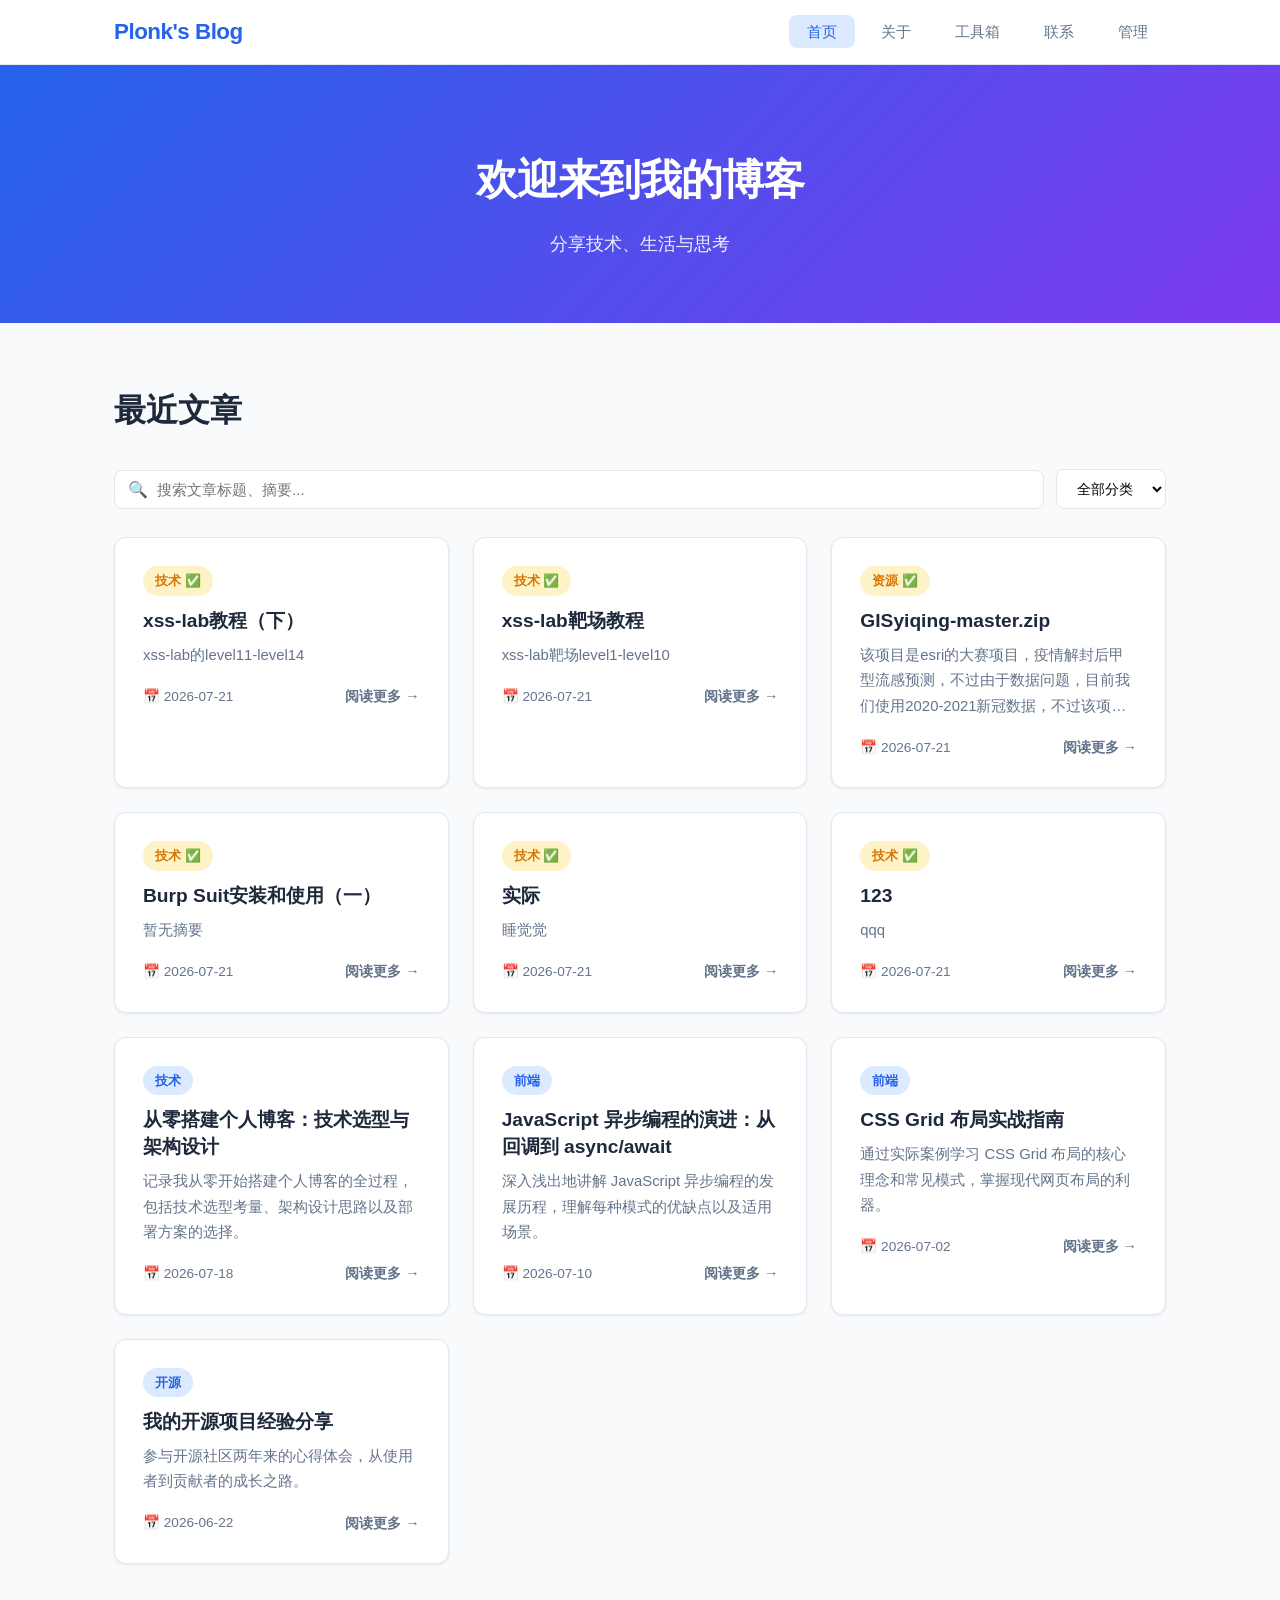
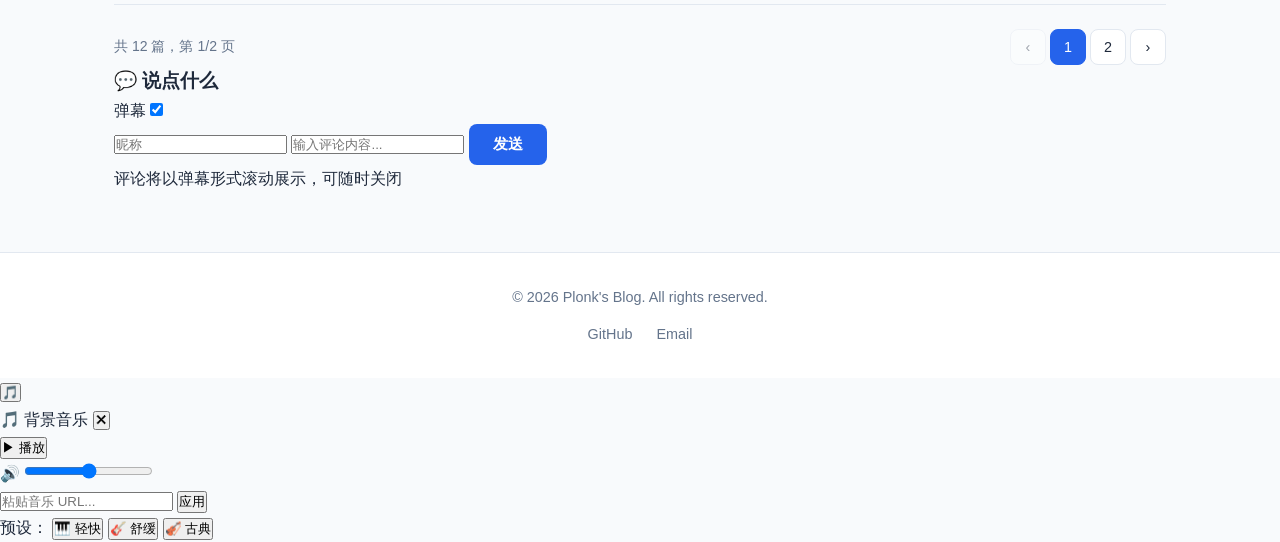
==== commit 4792a6d1: "new-0722" ====
--- a/index.html
+++ b/index.html
@@ -14,6 +14,7 @@
             <ul class="nav-links">
                 <li><a href="index.html" class="active">首页</a></li>
                 <li><a href="about.html">关于</a></li>
+                <li><a href="tools.html">工具箱</a></li>
                 <li><a href="contact.html">联系</a></li>
                 <li><a href="admin.html">管理</a></li>
             </ul>
@@ -63,8 +64,29 @@
             <div class="pagination" id="pagination">
                 <!-- 由 js 动态渲染 -->
             </div>
+
+            <!-- 评论/弹幕 -->
+            <div class="danmaku-section">
+                <div class="danmaku-header">
+                    <h3 class="danmaku-title">💬 说点什么</h3>
+                    <label class="danmaku-switch">
+                        <span class="danmaku-switch-label">弹幕</span>
+                        <input type="checkbox" id="danmakuToggle" checked onchange="Danmaku.toggle(this.checked)">
+                        <span class="danmaku-slider"></span>
+                    </label>
+                </div>
+                <form class="danmaku-form" onsubmit="return Danmaku.submit()">
+                    <input type="text" id="danmakuName" class="danmaku-input danmaku-name" placeholder="昵称" maxlength="12" required>
+                    <input type="text" id="danmakuText" class="danmaku-input danmaku-msg" placeholder="输入评论内容..." maxlength="60" required>
+                    <button type="submit" class="btn btn-primary danmaku-send">发送</button>
+                </form>
+                <p class="danmaku-hint">评论将以弹幕形式滚动展示，可随时关闭</p>
+            </div>
         </div>
     </section>
+
+    <!-- 弹幕容器 -->
+    <div class="danmaku-container" id="danmakuContainer"></div>
 
     <!-- 文章预览弹窗 -->
     <div class="modal-overlay" id="postModal" onclick="closePostModal(event)">
--- a/css/style.css
+++ b/css/style.css
@@ -1969,6 +1969,378 @@
     color: var(--primary);
 }
 
+/* ==================== 工具箱 ==================== */
+.tools-page {
+    padding: 60px 0;
+}
+
+/* 工具卡片 — 与首页 post-card 风格统一 */
+.tool-card {
+    background: var(--bg-card);
+    border-radius: var(--radius);
+    padding: 24px 28px 20px;
+    border: 1px solid var(--border);
+    box-shadow: var(--shadow);
+    cursor: default;
+    display: flex;
+    flex-direction: column;
+    transition: transform 0.35s cubic-bezier(0.4, 0, 0.2, 1),
+                box-shadow 0.35s cubic-bezier(0.4, 0, 0.2, 1),
+                border-color 0.35s ease;
+}
+
+.tool-card:hover {
+    transform: translateY(-6px);
+    box-shadow: 0 12px 40px rgba(0, 0, 0, 0.1);
+    border-color: var(--primary-light);
+}
+
+/* 卡片头部 — 标签 + 标题 + 描述 */
+.tool-badge {
+    display: inline-block;
+    padding: 3px 12px;
+    background: var(--primary-light);
+    color: var(--primary);
+    border-radius: 20px;
+    font-size: 0.78rem;
+    font-weight: 600;
+    margin-bottom: 10px;
+    align-self: flex-start;
+}
+
+.tool-name {
+    font-size: 1.15rem;
+    font-weight: 700;
+    margin-bottom: 8px;
+    line-height: 1.4;
+}
+
+.tool-desc {
+    color: var(--text-secondary);
+    font-size: 0.88rem;
+    margin-bottom: 16px;
+    line-height: 1.6;
+}
+
+/* 卡片主体 — 输入区域 */
+.tool-body {
+    background: var(--bg);
+    border: 1px solid var(--border);
+    border-radius: var(--radius-sm);
+    padding: 14px 16px;
+    margin-bottom: 12px;
+}
+
+.tool-input-row {
+    display: flex;
+    gap: 6px;
+    margin-bottom: 8px;
+}
+
+.tool-input-row:last-child {
+    margin-bottom: 0;
+}
+
+.tool-input {
+    flex: 1;
+    padding: 8px 12px;
+    border: 1px solid var(--border);
+    border-radius: 6px;
+    font-size: 0.88rem;
+    background: var(--bg-card);
+    outline: none;
+    transition: var(--transition);
+    font-family: inherit;
+}
+
+.tool-input:focus {
+    border-color: var(--primary);
+    box-shadow: 0 0 0 3px var(--primary-light);
+}
+
+.tool-btn-clear {
+    padding: 4px 10px;
+    border: 1px solid var(--border);
+    border-radius: 6px;
+    background: var(--bg-card);
+    cursor: pointer;
+    font-size: 0.85rem;
+    transition: var(--transition);
+}
+
+.tool-btn-clear:hover {
+    background: #fee2e2;
+    border-color: #fca5a5;
+    color: #dc2626;
+}
+
+.tool-radio-row {
+    display: flex;
+    gap: 20px;
+    margin-bottom: 10px;
+    font-size: 0.85rem;
+}
+
+.tool-radio-row label {
+    display: flex;
+    align-items: center;
+    gap: 5px;
+    cursor: pointer;
+    color: var(--text-secondary);
+}
+
+.tool-radio-row input[type="radio"] {
+    accent-color: var(--primary);
+}
+
+.tool-output-box {
+    padding: 10px 12px;
+    background: var(--bg-card);
+    border: 1px solid var(--border);
+    border-radius: 6px;
+    font-size: 0.85rem;
+    font-family: "Fira Code", Consolas, monospace;
+    word-break: break-all;
+    min-height: 38px;
+    line-height: 1.5;
+    white-space: pre-wrap;
+    color: var(--text);
+}
+
+/* 卡片底部 — 操作按钮 */
+.tool-footer {
+    display: flex;
+    justify-content: flex-end;
+    margin-top: auto;
+    padding-top: 4px;
+}
+
+.tool-actions {
+    margin-top: auto;
+    padding-top: 8px;
+}
+
+.tool-copy-btn {
+    padding: 4px 14px;
+    border: 1px solid var(--border);
+    border-radius: 6px;
+    background: var(--bg);
+    cursor: pointer;
+    font-size: 0.8rem;
+    transition: var(--transition);
+    font-family: inherit;
+    color: var(--text-secondary);
+}
+
+.tool-copy-btn:hover {
+    background: #dcfce7;
+    border-color: #86efac;
+    color: #16a34a;
+}
+
+/* 选项卡 */
+.tool-tabs {
+    display: flex;
+    gap: 4px;
+    margin-bottom: 12px;
+}
+
+.tool-tab {
+    padding: 5px 14px;
+    border: 1px solid var(--border);
+    border-radius: 6px;
+    background: var(--bg-card);
+    cursor: pointer;
+    font-size: 0.82rem;
+    transition: var(--transition);
+    font-family: inherit;
+    color: var(--text-secondary);
+}
+
+.tool-tab.active {
+    background: var(--primary);
+    color: #fff;
+    border-color: var(--primary);
+}
+
+.tool-tab:hover:not(.active) {
+    border-color: var(--primary);
+    color: var(--primary);
+}
+
+/* ==================== 弹幕系统 ==================== */
+.danmaku-container {
+    position: fixed;
+    top: 0;
+    left: 0;
+    right: 0;
+    height: 100%;
+    pointer-events: none;
+    z-index: 5000;
+    overflow: hidden;
+}
+
+.danmaku-container.paused { display: none; }
+
+.danmaku-container.active {
+    pointer-events: none;
+}
+
+.danmaku-item {
+    position: absolute;
+    white-space: nowrap;
+    font-size: 0.95rem;
+    color: #fff;
+    text-shadow: 0 1px 6px rgba(0, 0, 0, 0.6), 0 0 12px rgba(0, 0, 0, 0.3);
+    padding: 5px 14px;
+    border-radius: 20px;
+    background: rgba(0, 0, 0, 0.45);
+    backdrop-filter: blur(4px);
+    animation: danmakuFly 10s linear forwards;
+    pointer-events: none;
+    z-index: 5001;
+}
+
+.danmaku-item .dm-name {
+    font-weight: 700;
+    margin-right: 6px;
+    color: #fbbf24;
+}
+
+@keyframes danmakuFly {
+    0% {
+        transform: translateX(0);
+        left: 100%;
+    }
+    100% {
+        transform: translateX(0);
+        left: -100%;
+    }
+}
+
+/* ---- 评论表单 ---- */
+.danmaku-section {
+    margin-top: 40px;
+    padding: 24px 28px;
+    background: var(--bg-card);
+    border-radius: var(--radius);
+    border: 1px solid var(--border);
+    box-shadow: var(--shadow);
+}
+
+.danmaku-header {
+    display: flex;
+    justify-content: space-between;
+    align-items: center;
+    margin-bottom: 16px;
+}
+
+.danmaku-title {
+    font-size: 1.05rem;
+    font-weight: 700;
+}
+
+.danmaku-switch {
+    display: flex;
+    align-items: center;
+    gap: 10px;
+    cursor: pointer;
+    user-select: none;
+}
+
+.danmaku-switch-label {
+    font-size: 0.88rem;
+    color: var(--text-secondary);
+}
+
+.danmaku-switch input {
+    display: none;
+}
+
+.danmaku-slider {
+    position: relative;
+    width: 44px;
+    height: 24px;
+    background: var(--border);
+    border-radius: 12px;
+    transition: var(--transition);
+}
+
+.danmaku-slider::after {
+    content: "";
+    position: absolute;
+    top: 3px;
+    left: 3px;
+    width: 18px;
+    height: 18px;
+    background: #fff;
+    border-radius: 50%;
+    transition: var(--transition);
+    box-shadow: 0 1px 3px rgba(0, 0, 0, 0.15);
+}
+
+.danmaku-switch input:checked + .danmaku-slider {
+    background: var(--primary);
+}
+
+.danmaku-switch input:checked + .danmaku-slider::after {
+    left: 23px;
+}
+
+.danmaku-form {
+    display: flex;
+    gap: 10px;
+}
+
+.danmaku-name {
+    width: 100px;
+    flex-shrink: 0;
+}
+
+.danmaku-msg {
+    flex: 1;
+}
+
+.danmaku-input {
+    padding: 10px 14px;
+    border: 1px solid var(--border);
+    border-radius: var(--radius-sm);
+    font-size: 0.9rem;
+    background: var(--bg);
+    outline: none;
+    transition: var(--transition);
+    font-family: inherit;
+}
+
+.danmaku-input:focus {
+    border-color: var(--primary);
+    box-shadow: 0 0 0 3px var(--primary-light);
+}
+
+.danmaku-send {
+    flex-shrink: 0;
+}
+
+.danmaku-hint {
+    font-size: 0.8rem;
+    color: var(--text-secondary);
+    margin-top: 10px;
+}
+
+/* 弹幕响应式 */
+@media (max-width: 768px) {
+    .danmaku-form {
+        flex-wrap: wrap;
+    }
+    .danmaku-name {
+        width: 100%;
+    }
+    .danmaku-item {
+        font-size: 0.82rem;
+        padding: 4px 10px;
+    }
+}
+
 /* ==================== 响应式设计 ==================== */
 @media (max-width: 768px) {
     .hero h1 {
@@ -2023,6 +2395,10 @@
         grid-template-columns: 1fr;
     }
 
+    .tool-card {
+        padding: 20px 22px 16px;
+    }
+
     .admin-layout {
         grid-template-columns: 1fr;
     }
